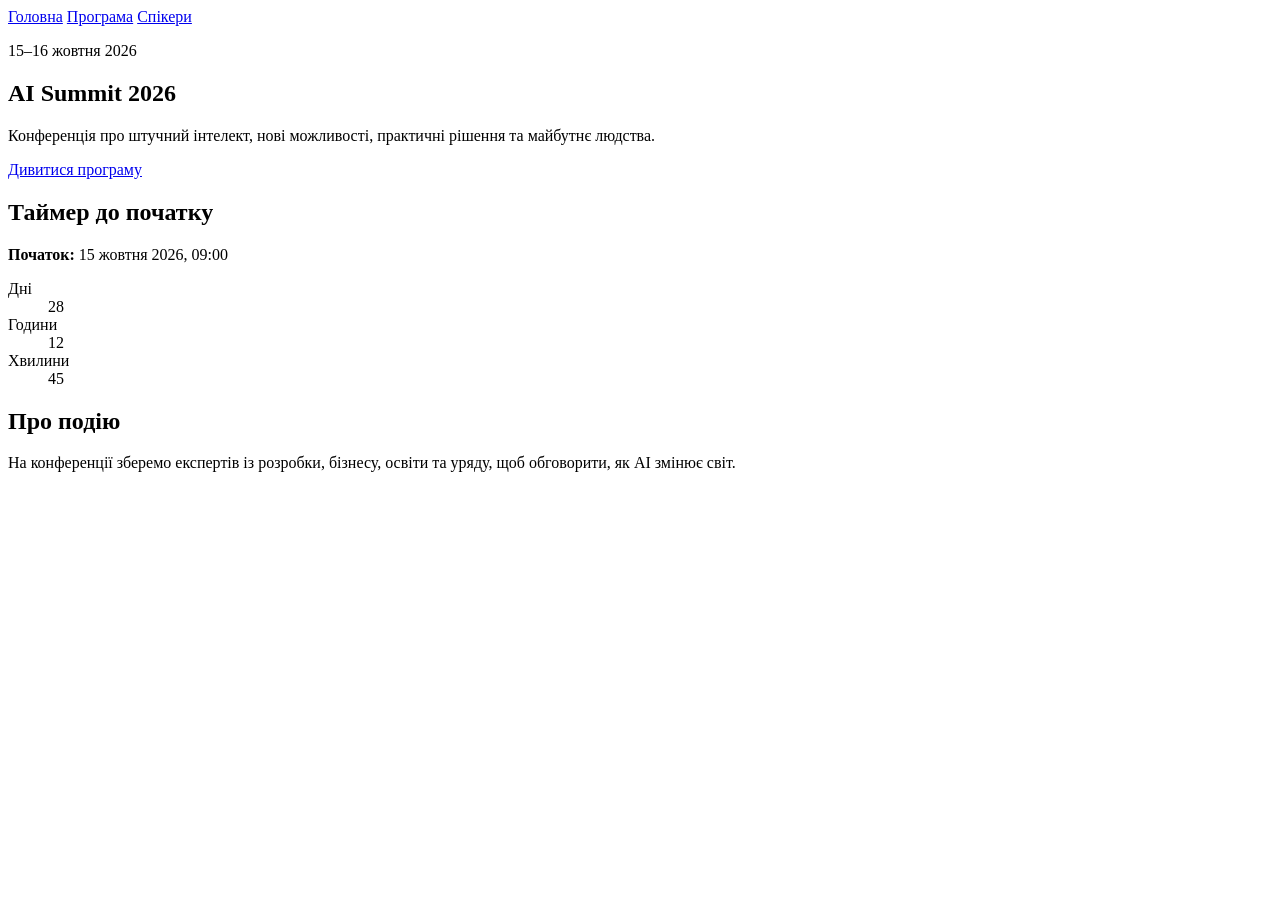
==== index.html @ 4b3d3e13 "initial commit" ====
<!DOCTYPE html>
<html lang="uk">
<head>
  <meta charset="UTF-8">
  <meta name="viewport" content="width=device-width, initial-scale=1.0">
  <meta name="description" content="AI Summit 2026 — конференція про штучний інтелект, інновації, бізнес і майбутнє технологій.">
  <meta name="author" content="AI Summit Team">
  <meta name="keywords" content="конференція, штучний інтелект, AI, технології, інновації, майбутнє">
  <meta property="og:title" content="AI Summit 2026">
  <meta property="og:description" content="Конференція про штучний інтелект, інновації та практичне застосування AI.">
  <meta property="og:type" content="website">
  <meta property="og:url" content="https://example.com/">
  <meta name="twitter:card" content="summary_large_image">
  <meta name="twitter:title" content="AI Summit 2026">
  <meta name="twitter:description" content="Конференція про AI для бізнесу, розробників та лідерів.">
  <title>AI Summit 2026</title>
</head>
<body>
  <header>
    <nav>
      <a href="index.html">Головна</a>
      <a href="program.html">Програма</a>
      <a href="speakers.html">Спікери</a>
    </nav>
  </header>

  <main>
    <section>
      <p>15–16 жовтня 2026</p>
      <h1>AI Summit 2026</h1>
      <p>Конференція про штучний інтелект, нові можливості, практичні рішення та майбутнє людства.</p>
      <p><a href="program.html">Дивитися програму</a></p>
    </section>

    <section>
      <h2>Таймер до початку</h2>
      <p><strong>Початок:</strong> <time datetime="2026-10-15T09:00">15 жовтня 2026, 09:00</time></p>
      <dl>
        <dt>Дні</dt>
        <dd>28</dd>
        <dt>Години</dt>
        <dd>12</dd>
        <dt>Хвилини</dt>
        <dd>45</dd>
      </dl>
    </section>

    <section>
      <h2>Про подію</h2>
      <p>На конференції зберемо експертів із розробки, бізнесу, освіти та уряду, щоб обговорити, як AI змінює світ.</p>
    </section>
  </main>
</body>
</html>
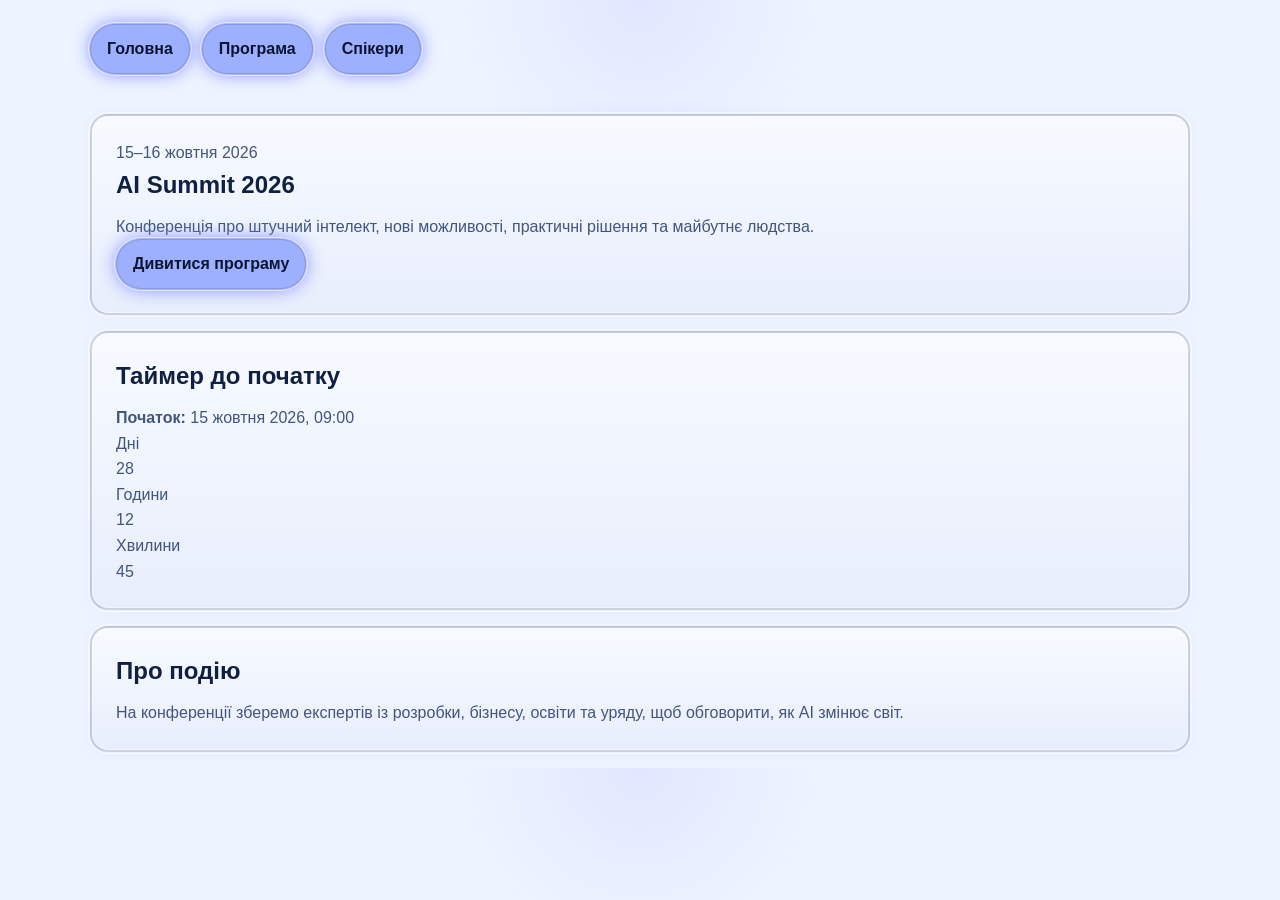
==== commit 9461128c: "lab2" ====
--- a/index.html
+++ b/index.html
@@ -13,14 +13,15 @@
   <meta name="twitter:card" content="summary_large_image">
   <meta name="twitter:title" content="AI Summit 2026">
   <meta name="twitter:description" content="Конференція про AI для бізнесу, розробників та лідерів.">
+  <link rel="stylesheet" href="assets/style.css">
   <title>AI Summit 2026</title>
 </head>
 <body>
   <header>
     <nav>
-      <a href="index.html">Головна</a>
-      <a href="program.html">Програма</a>
-      <a href="speakers.html">Спікери</a>
+      <a class="button" href="index.html">Головна</a>
+      <a class="button" href="program.html">Програма</a>
+      <a class="button" href="speakers.html">Спікери</a>
     </nav>
   </header>
 
@@ -29,7 +30,7 @@
       <p>15–16 жовтня 2026</p>
       <h1>AI Summit 2026</h1>
       <p>Конференція про штучний інтелект, нові можливості, практичні рішення та майбутнє людства.</p>
-      <p><a href="program.html">Дивитися програму</a></p>
+      <p><a class="button" href="program.html">Дивитися програму</a></p>
     </section>
 
     <section>
--- a/assets/style.css
+++ b/assets/style.css
@@ -0,0 +1,120 @@
+:root {
+  --bg-color: #eef4ff;
+  --surface-color: #f7faff;
+  --surface-alt: #e8eefc;
+  --text-color: #102042;
+  --muted-color: #42557d;
+  --button-color: #9db0ff;
+  --button-text: #0b1530;
+  --glow-color: #7a87ff;
+}
+
+* {
+  box-sizing: border-box;
+  margin: 0;
+  padding: 0;
+}
+
+body {
+  background:
+    radial-gradient(circle at top, rgba(122, 135, 255, 0.12), transparent 18%),
+    var(--bg-color);
+  color: var(--text-color);
+  font-family: Arial, Helvetica, sans-serif;
+  line-height: 1.6;
+}
+
+header,
+main {
+  width: min(1100px, 90%);
+  margin: 0 auto;
+}
+
+header {
+  padding: 1.5rem 0;
+}
+
+nav {
+  display: flex;
+  gap: 0.75rem;
+  flex-wrap: wrap;
+}
+
+section,
+article {
+  background: linear-gradient(180deg, var(--surface-color), var(--surface-alt));
+  border: 2px solid rgba(16, 32, 66, 0.18);
+  outline: 1px solid rgba(255, 255, 255, 0.7);
+  outline-offset: 1px;
+  border-radius: 18px;
+  padding: 1.5rem;
+  margin: 1rem 0;
+  box-shadow: inset 0 0 0 1px rgba(255, 255, 255, 0.45), 0 0 18px rgba(122, 135, 255, 0.08);
+  transition: background 0.3s ease, border-color 0.3s ease, box-shadow 0.3s ease;
+}
+
+section:hover,
+article:hover {
+  --glow-color: #6ef7ff;
+  background: linear-gradient(180deg, var(--surface-alt), var(--surface-color));
+  border-color: var(--glow-color);
+  outline-color: var(--glow-color);
+  box-shadow:
+    inset 0 0 0 1px rgba(255, 255, 255, 0.6),
+    0 0 20px var(--glow-color),
+    0 0 40px rgba(110, 247, 255, 0.12);
+}
+
+section:hover *,
+article:hover * {
+  text-shadow: 0 0 10px var(--glow-color);
+}
+
+.button {
+  display: inline-block;
+  background: var(--button-color);
+  color: var(--button-text);
+  text-decoration: none;
+  font-weight: 700;
+  padding: 0.7rem 1rem;
+  border-radius: 999px;
+  border: 1px solid rgba(16, 32, 66, 0.16);
+  outline: 1px solid rgba(255, 255, 255, 0.6);
+  outline-offset: 1px;
+  box-shadow: 0 0 0 1px rgba(16, 32, 66, 0.06), 0 0 18px var(--glow-color);
+  transition: transform 0.2s ease, box-shadow 0.2s ease;
+}
+
+.button:hover {
+  transform: translateY(-1px);
+  border-color: var(--glow-color);
+  outline-color: var(--glow-color);
+  box-shadow: 0 0 0 1px rgba(16, 32, 66, 0.1), 0 0 22px var(--glow-color), 0 0 36px rgba(122, 135, 255, 0.18);
+}
+
+h1,
+h2,
+h3,
+p,
+dl,
+ol,
+li,
+a,
+time {
+  color: inherit;
+}
+
+h1,
+h2 {
+  margin-bottom: 0.6rem;
+}
+
+p,
+li,
+dl {
+  color: var(--muted-color);
+}
+
+img {
+  max-width: 100%;
+}
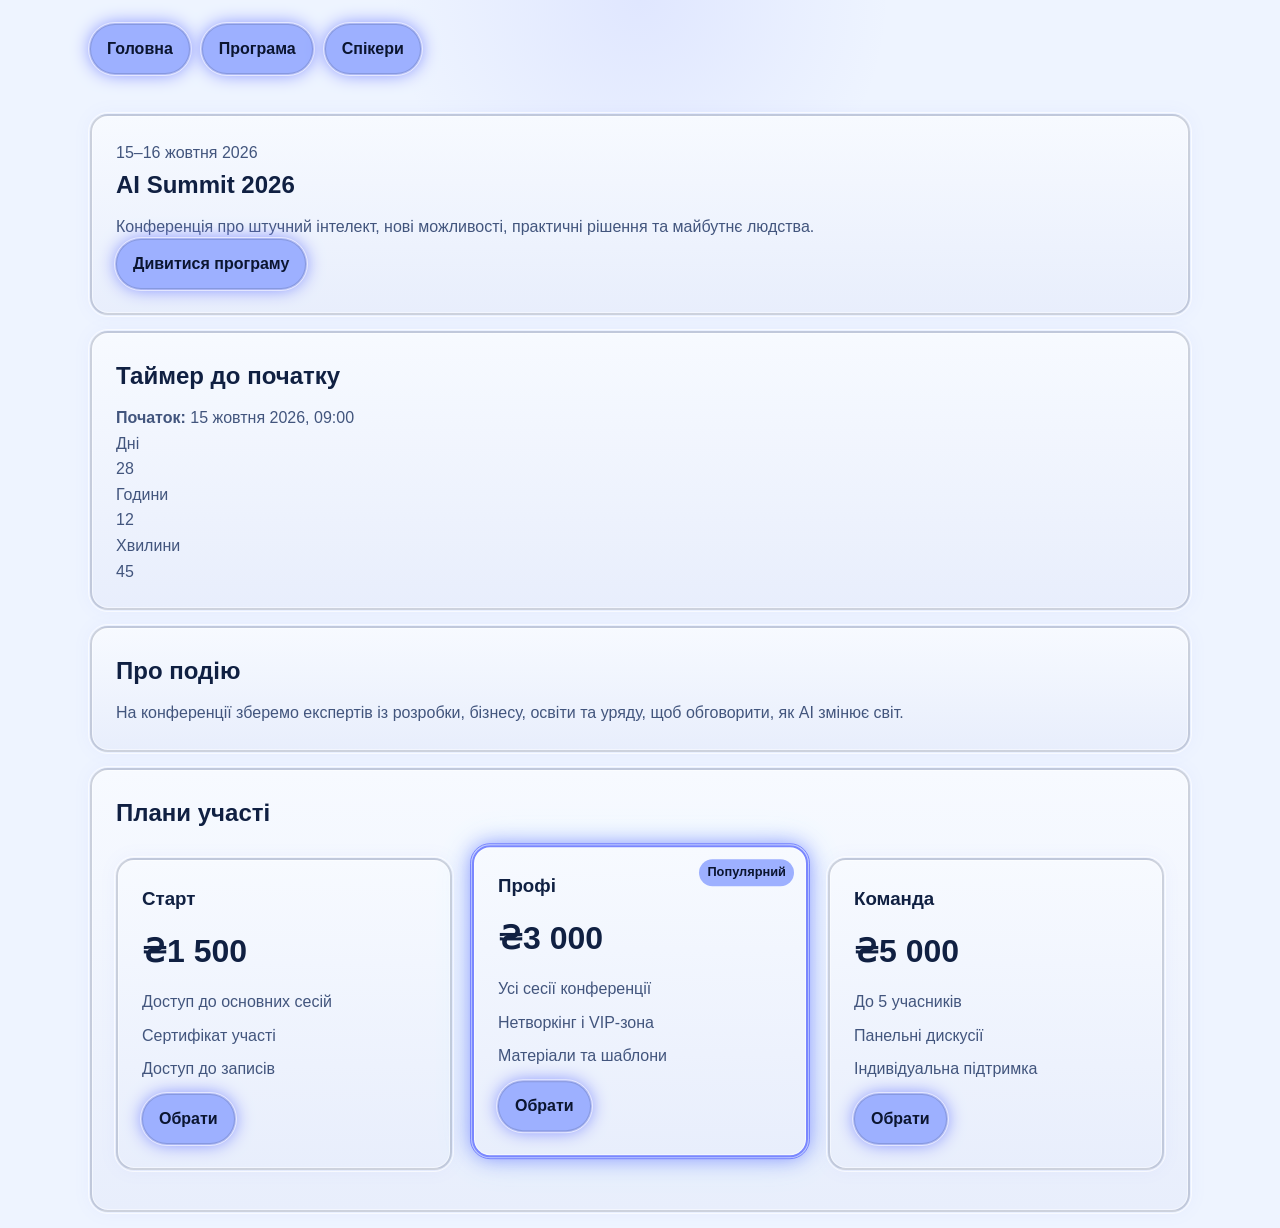
==== commit 347b84aa: "lab3" ====
--- a/index.html
+++ b/index.html
@@ -50,6 +50,45 @@
       <h2>Про подію</h2>
       <p>На конференції зберемо експертів із розробки, бізнесу, освіти та уряду, щоб обговорити, як AI змінює світ.</p>
     </section>
+
+    <section class="plans-section">
+      <h2>Плани участі</h2>
+      <div class="plans-grid">
+        <article class="plan-card">
+          <h3>Старт</h3>
+          <p class="plan-price">₴1 500</p>
+          <ul>
+            <li>Доступ до основних сесій</li>
+            <li>Сертифікат участі</li>
+            <li>Доступ до записів</li>
+          </ul>
+          <a class="button" href="#">Обрати</a>
+        </article>
+
+        <article class="plan-card plan-card--popular">
+          <p class="plan-badge">Популярний</p>
+          <h3>Профі</h3>
+          <p class="plan-price">₴3 000</p>
+          <ul>
+            <li>Усі сесії конференції</li>
+            <li>Нетворкінг і VIP-зона</li>
+            <li>Матеріали та шаблони</li>
+          </ul>
+          <a class="button" href="#">Обрати</a>
+        </article>
+
+        <article class="plan-card">
+          <h3>Команда</h3>
+          <p class="plan-price">₴5 000</p>
+          <ul>
+            <li>До 5 учасників</li>
+            <li>Панельні дискусії</li>
+            <li>Індивідуальна підтримка</li>
+          </ul>
+          <a class="button" href="#">Обрати</a>
+        </article>
+      </div>
+    </section>
   </main>
 </body>
 </html>
--- a/assets/style.css
+++ b/assets/style.css
@@ -38,6 +38,74 @@
   display: flex;
   gap: 0.75rem;
   flex-wrap: wrap;
+}
+
+.plans-grid {
+  display: grid;
+  grid-template-columns: repeat(3, minmax(0, 1fr));
+  gap: min(3vw, 20px);
+  container-type: inline-size;
+}
+
+.plan-card {
+  display: flex;
+  flex-direction: column;
+  align-items: flex-start;
+  gap: 0.75rem;
+  position: relative;
+  background: linear-gradient(180deg, var(--surface-color), var(--surface-alt));
+  border: 2px solid rgba(16, 32, 66, 0.18);
+  outline: 1px solid rgba(255, 255, 255, 0.7);
+  outline-offset: 1px;
+  border-radius: 18px;
+  padding: 1.5rem;
+  box-shadow: inset 0 0 0 1px rgba(255, 255, 255, 0.45), 0 0 18px rgba(122, 135, 255, 0.08);
+  transition: transform 0.2s ease, background 0.3s ease, border-color 0.3s ease, box-shadow 0.3s ease;
+}
+
+.plan-card--popular {
+  transform: translateY(-0.8rem);
+  border-color: var(--glow-color);
+  outline-color: var(--glow-color);
+  box-shadow:
+    inset 0 0 0 1px rgba(255, 255, 255, 0.6),
+    0 0 22px var(--glow-color),
+    0 0 40px rgba(110, 247, 255, 0.12);
+}
+
+.plan-badge {
+  position: absolute;
+  top: 0.75rem;
+  right: 0.75rem;
+  background: var(--button-color);
+  color: var(--button-text);
+  font-size: 0.8rem;
+  font-weight: 700;
+  padding: 0.2rem 0.5rem;
+  border-radius: 999px;
+}
+
+.plan-price {
+  font-size: 2rem;
+  font-weight: 700;
+  color: var(--text-color);
+}
+
+.plans-grid ul {
+  list-style: none;
+  display: flex;
+  flex-direction: column;
+  gap: 0.5rem;
+}
+
+@container (max-width: 520px) {
+  .plans-grid {
+    grid-template-columns: 1fr;
+  }
+
+  .plan-card--popular {
+    transform: none;
+  }
 }
 
 section,
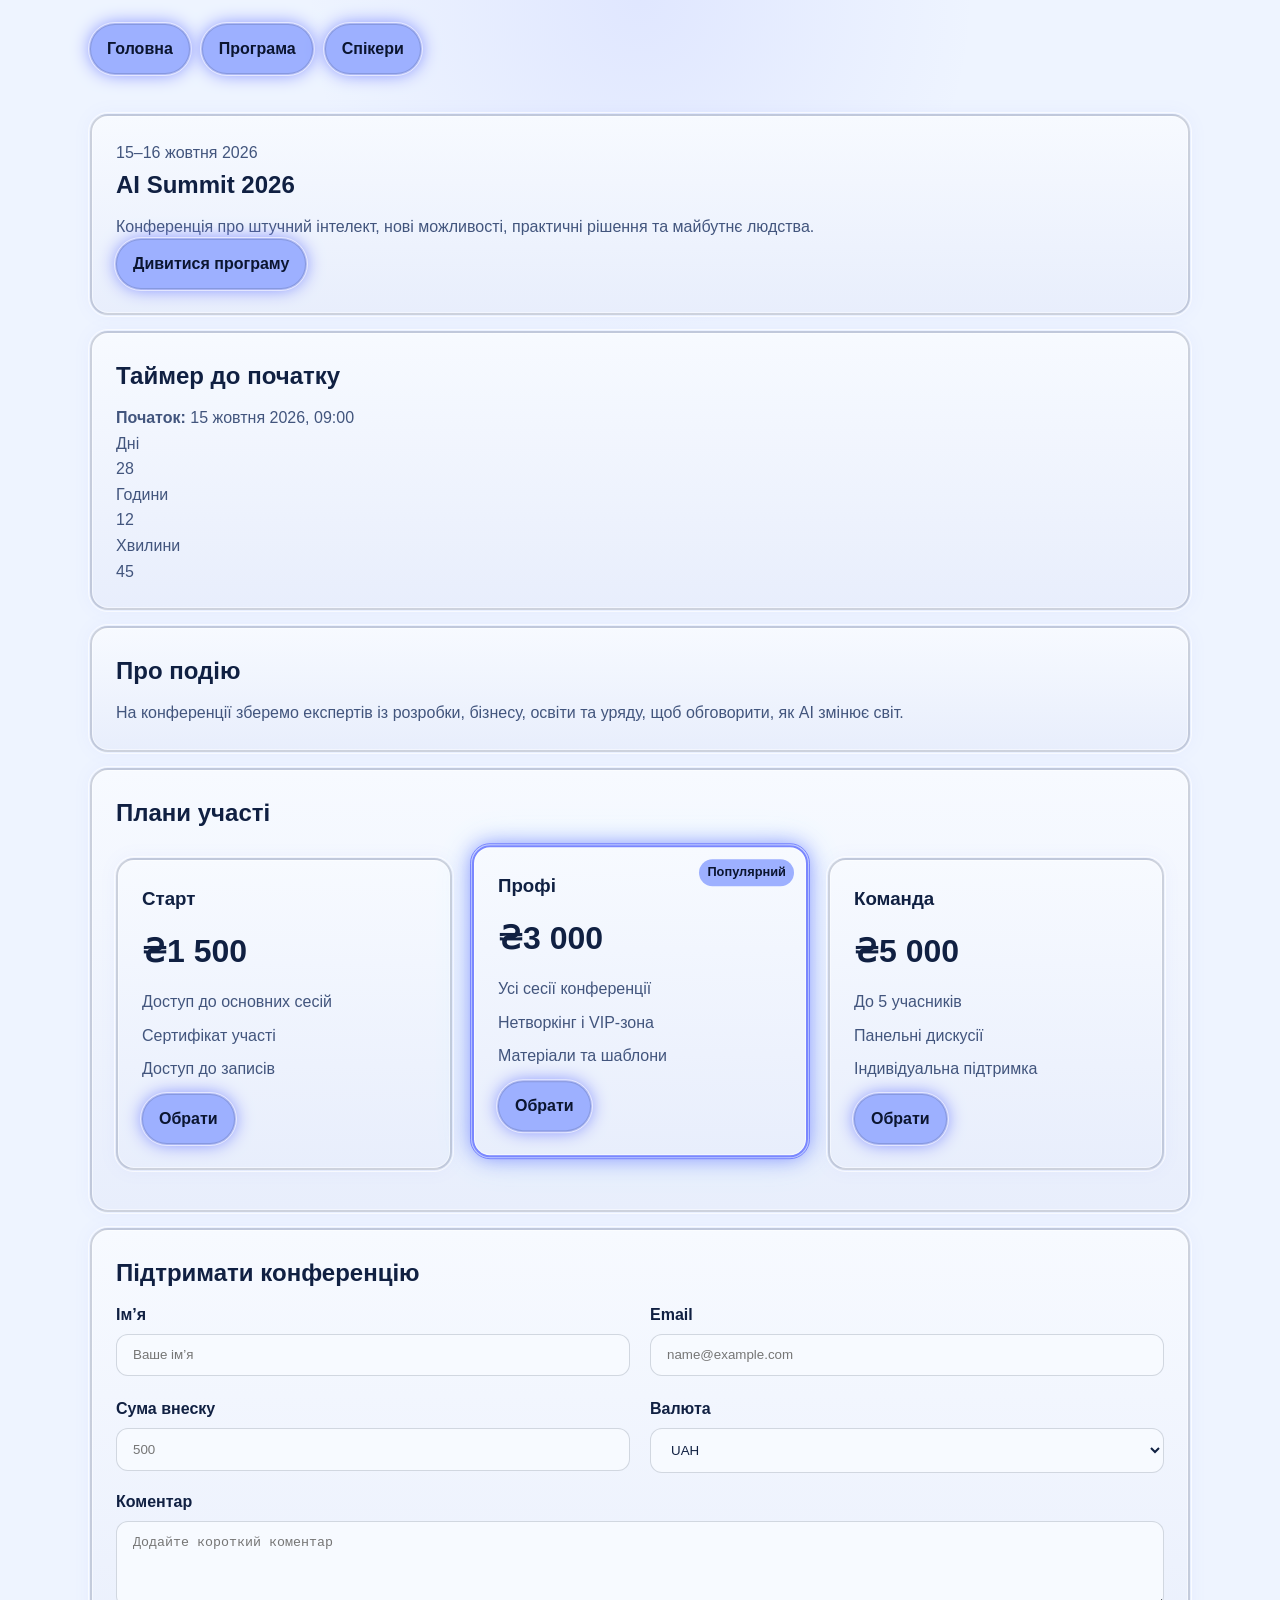
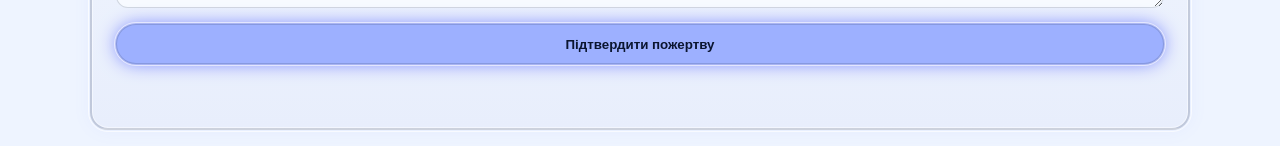
==== commit 716e1cb9: "lab4" ====
--- a/index.html
+++ b/index.html
@@ -89,6 +89,42 @@
         </article>
       </div>
     </section>
+
+    <section class="donation-section">
+      <h2>Підтримати конференцію</h2>
+      <form id="donation-form" novalidate>
+        <div class="form-grid">
+          <label>
+            Ім’я
+            <input type="text" name="name" placeholder="Ваше ім’я">
+          </label>
+          <label>
+            Email
+            <input type="email" name="email" placeholder="name@example.com">
+          </label>
+          <label>
+            Сума внеску
+            <input type="number" name="amount" min="1" step="1" placeholder="500">
+          </label>
+          <label>
+            Валюта
+            <select name="currency">
+              <option value="UAH">UAH</option>
+              <option value="USD">USD</option>
+              <option value="EUR">EUR</option>
+            </select>
+          </label>
+        </div>
+        <label>
+          Коментар
+          <textarea name="comment" rows="4" placeholder="Додайте короткий коментар"></textarea>
+        </label>
+        <button class="button" type="submit">Підтвердити пожертву</button>
+        <p id="donation-message" class="donation-message" aria-live="polite"></p>
+      </form>
+    </section>
   </main>
+
+  <script src="assets/donation.js"></script>
 </body>
 </html>
--- a/assets/style.css
+++ b/assets/style.css
@@ -160,6 +160,47 @@
   box-shadow: 0 0 0 1px rgba(16, 32, 66, 0.1), 0 0 22px var(--glow-color), 0 0 36px rgba(122, 135, 255, 0.18);
 }
 
+.donation-section form {
+  display: flex;
+  flex-direction: column;
+  gap: 1rem;
+}
+
+.form-grid {
+  display: grid;
+  grid-template-columns: repeat(2, minmax(0, 1fr));
+  gap: min(3vw, 20px);
+}
+
+.donation-section label {
+  display: flex;
+  flex-direction: column;
+  gap: 0.4rem;
+  font-weight: 600;
+}
+
+.donation-section input,
+.donation-section select,
+.donation-section textarea {
+  width: 100%;
+  padding: 0.8rem 1rem;
+  border-radius: 12px;
+  border: 1px solid rgba(16, 32, 66, 0.16);
+  background: var(--surface-color);
+  color: var(--text-color);
+}
+
+.donation-message {
+  min-height: 1.5rem;
+  font-weight: 700;
+}
+
+@container (max-width: 520px) {
+  .form-grid {
+    grid-template-columns: 1fr;
+  }
+}
+
 h1,
 h2,
 h3,
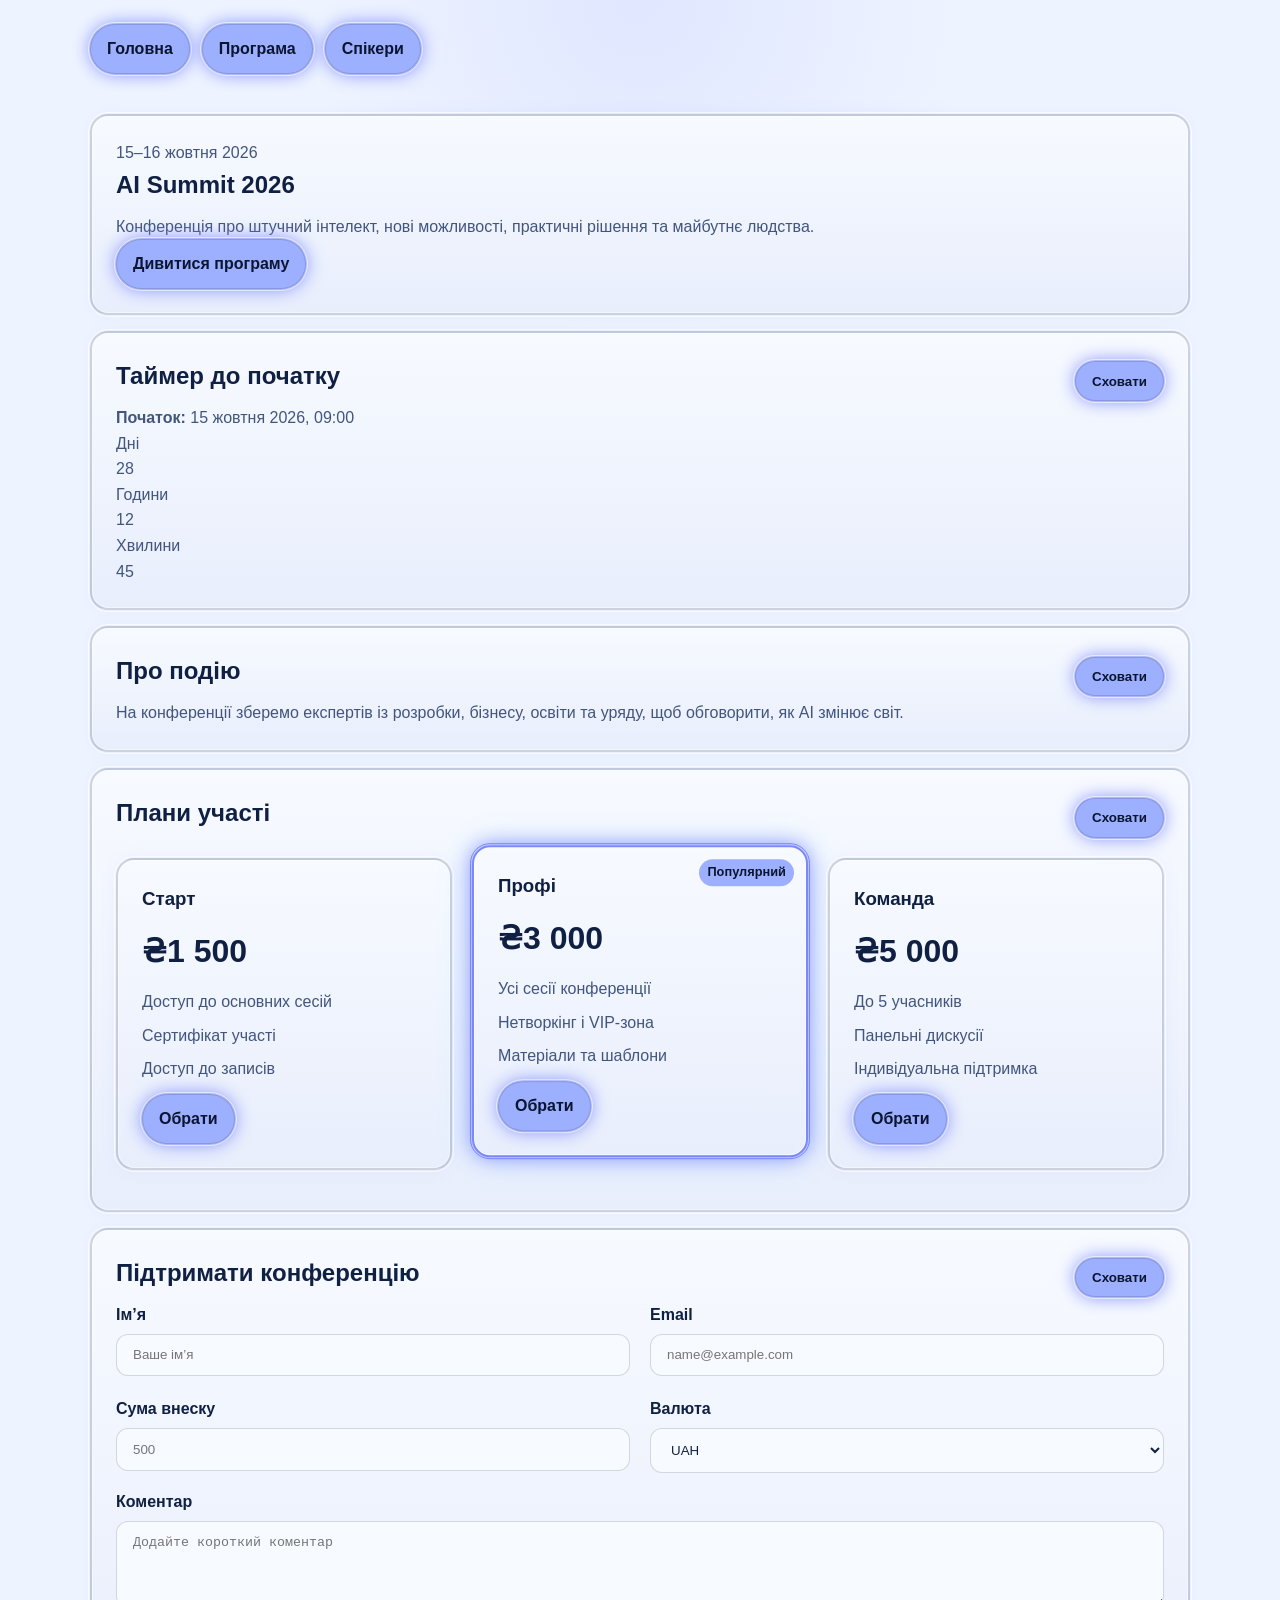
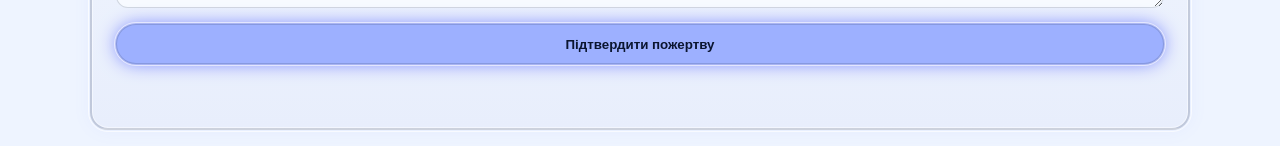
==== commit fea1e623: "lab5" ====
--- a/index.html
+++ b/index.html
@@ -33,27 +33,41 @@
       <p><a class="button" href="program.html">Дивитися програму</a></p>
     </section>
 
-    <section>
-      <h2>Таймер до початку</h2>
-      <p><strong>Початок:</strong> <time datetime="2026-10-15T09:00">15 жовтня 2026, 09:00</time></p>
-      <dl>
-        <dt>Дні</dt>
-        <dd>28</dd>
-        <dt>Години</dt>
-        <dd>12</dd>
-        <dt>Хвилини</dt>
-        <dd>45</dd>
-      </dl>
+    <section data-toggle-panel>
+      <div class="section-header">
+        <h2>Таймер до початку</h2>
+        <button class="button toggle-btn" type="button" data-toggle-btn aria-expanded="true">Сховати</button>
+      </div>
+      <div class="section-body" data-toggle-body>
+        <p><strong>Початок:</strong> <time datetime="2026-10-15T09:00">15 жовтня 2026, 09:00</time></p>
+        <dl>
+          <dt>Дні</dt>
+          <dd>28</dd>
+          <dt>Години</dt>
+          <dd>12</dd>
+          <dt>Хвилини</dt>
+          <dd>45</dd>
+        </dl>
+      </div>
     </section>
 
-    <section>
-      <h2>Про подію</h2>
-      <p>На конференції зберемо експертів із розробки, бізнесу, освіти та уряду, щоб обговорити, як AI змінює світ.</p>
+    <section data-toggle-panel>
+      <div class="section-header">
+        <h2>Про подію</h2>
+        <button class="button toggle-btn" type="button" data-toggle-btn aria-expanded="true">Сховати</button>
+      </div>
+      <div class="section-body" data-toggle-body>
+        <p>На конференції зберемо експертів із розробки, бізнесу, освіти та уряду, щоб обговорити, як AI змінює світ.</p>
+      </div>
     </section>
 
-    <section class="plans-section">
-      <h2>Плани участі</h2>
-      <div class="plans-grid">
+    <section class="plans-section" data-toggle-panel>
+      <div class="section-header">
+        <h2>Плани участі</h2>
+        <button class="button toggle-btn" type="button" data-toggle-btn aria-expanded="true">Сховати</button>
+      </div>
+      <div class="section-body" data-toggle-body>
+        <div class="plans-grid">
         <article class="plan-card">
           <h3>Старт</h3>
           <p class="plan-price">₴1 500</p>
@@ -88,40 +102,46 @@
           <a class="button" href="#">Обрати</a>
         </article>
       </div>
+      </div>
     </section>
 
-    <section class="donation-section">
-      <h2>Підтримати конференцію</h2>
-      <form id="donation-form" novalidate>
-        <div class="form-grid">
+    <section class="donation-section" data-toggle-panel>
+      <div class="section-header">
+        <h2>Підтримати конференцію</h2>
+        <button class="button toggle-btn" type="button" data-toggle-btn aria-expanded="true">Сховати</button>
+      </div>
+      <div class="section-body" data-toggle-body>
+        <form id="donation-form" novalidate>
+          <div class="form-grid">
+            <label>
+              Ім’я
+              <input type="text" name="name" placeholder="Ваше ім’я">
+            </label>
+            <label>
+              Email
+              <input type="email" name="email" placeholder="name@example.com">
+            </label>
+            <label>
+              Сума внеску
+              <input type="number" name="amount" min="1" step="1" placeholder="500">
+            </label>
+            <label>
+              Валюта
+              <select name="currency">
+                <option value="UAH">UAH</option>
+                <option value="USD">USD</option>
+                <option value="EUR">EUR</option>
+              </select>
+            </label>
+          </div>
           <label>
-            Ім’я
-            <input type="text" name="name" placeholder="Ваше ім’я">
+            Коментар
+            <textarea name="comment" rows="4" placeholder="Додайте короткий коментар"></textarea>
           </label>
-          <label>
-            Email
-            <input type="email" name="email" placeholder="name@example.com">
-          </label>
-          <label>
-            Сума внеску
-            <input type="number" name="amount" min="1" step="1" placeholder="500">
-          </label>
-          <label>
-            Валюта
-            <select name="currency">
-              <option value="UAH">UAH</option>
-              <option value="USD">USD</option>
-              <option value="EUR">EUR</option>
-            </select>
-          </label>
-        </div>
-        <label>
-          Коментар
-          <textarea name="comment" rows="4" placeholder="Додайте короткий коментар"></textarea>
-        </label>
-        <button class="button" type="submit">Підтвердити пожертву</button>
-        <p id="donation-message" class="donation-message" aria-live="polite"></p>
-      </form>
+          <button class="button" type="submit">Підтвердити пожертву</button>
+          <p id="donation-message" class="donation-message" aria-live="polite"></p>
+        </form>
+      </div>
     </section>
   </main>
 
--- a/assets/style.css
+++ b/assets/style.css
@@ -38,6 +38,17 @@
   display: flex;
   gap: 0.75rem;
   flex-wrap: wrap;
+}
+
+.section-header {
+  display: flex;
+  align-items: center;
+  justify-content: space-between;
+  gap: 1rem;
+}
+
+.section-body[hidden] {
+  display: none;
 }
 
 .plans-grid {
